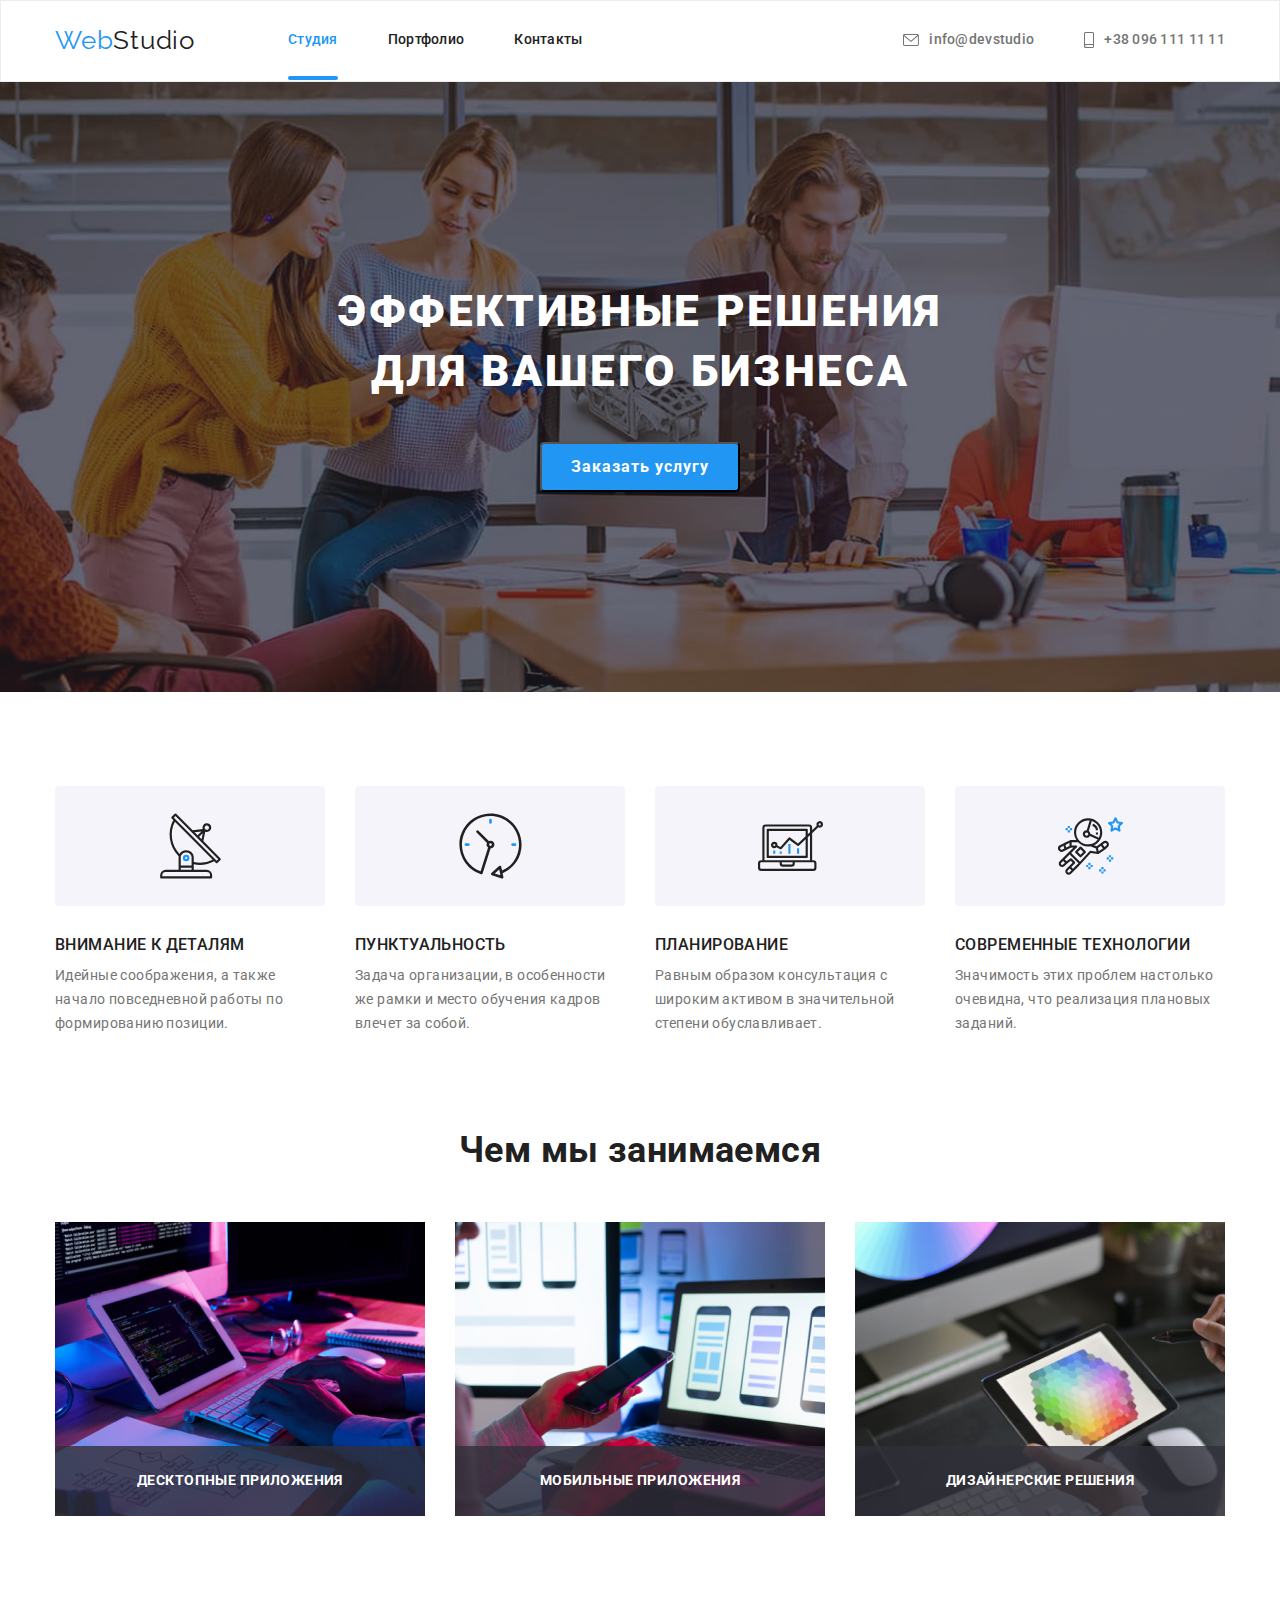
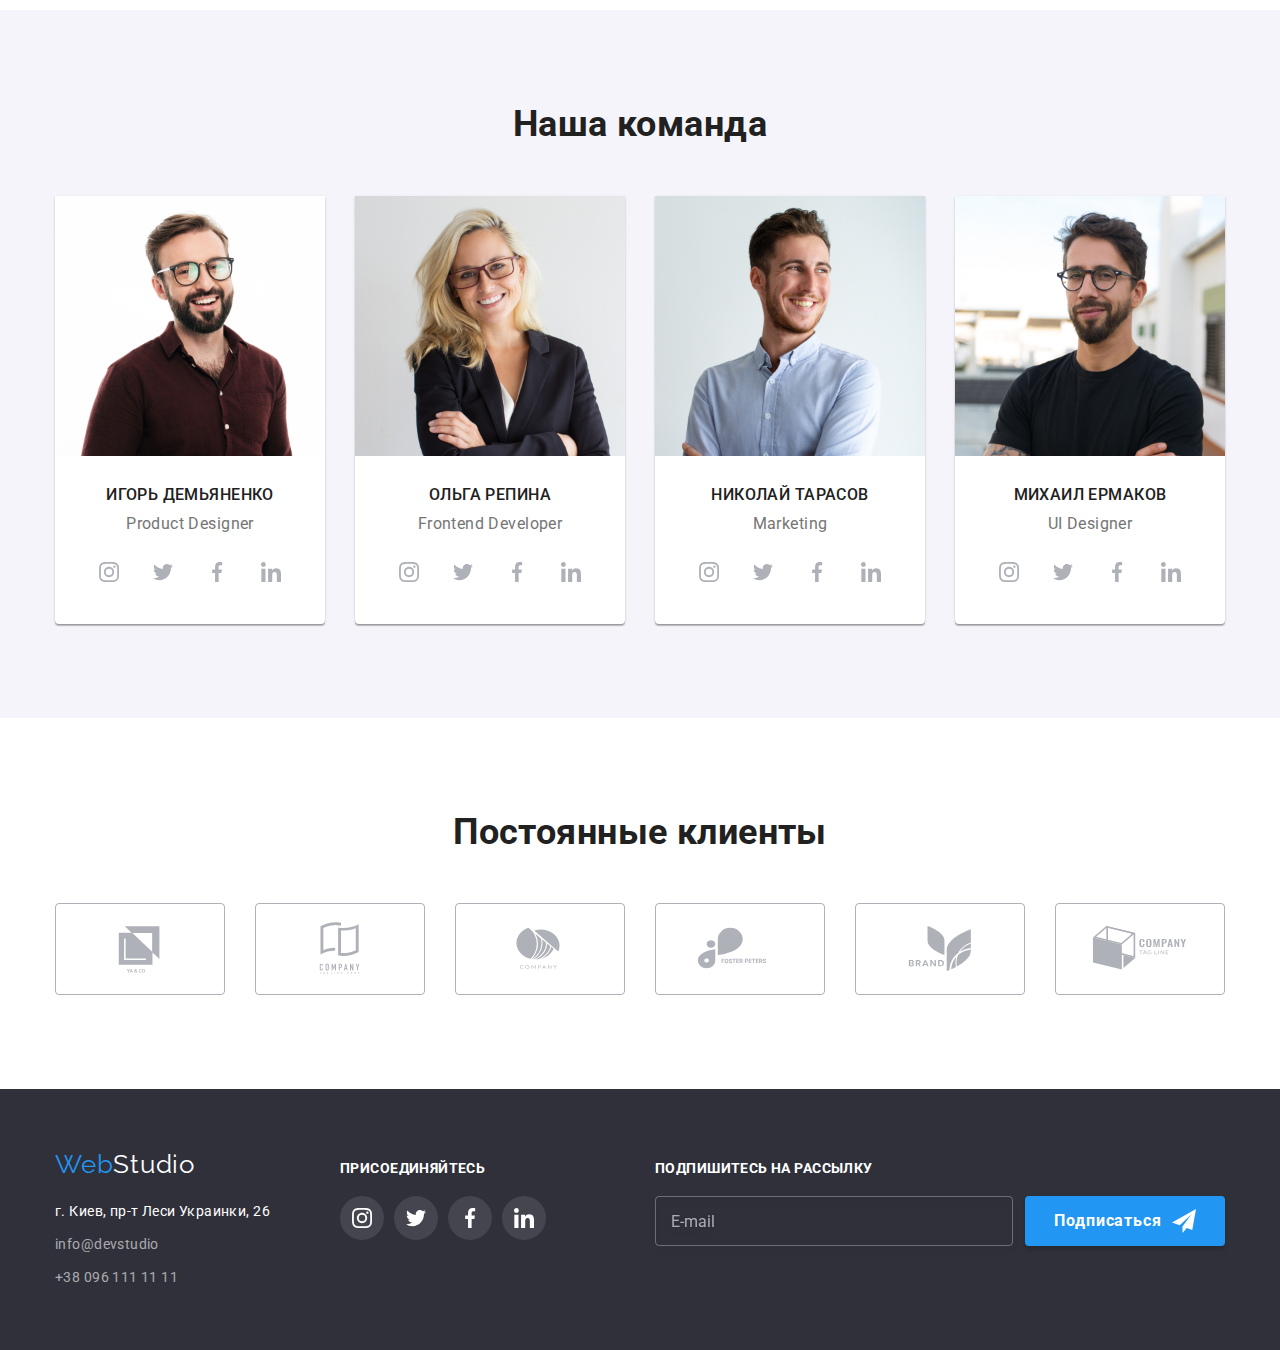
==== index.html @ 0eea39c2 "clon repositori 6" ====
<!DOCTYPE html>
<html lang="ru">

<head>
  <meta charset="UTF-8" />
  <meta http-equiv="X-UA-Compatible" content="IE=edge" />
  <meta name="viewport" content="width=device-width, initial-scale=1.0" />
  <link rel="preconnect" href="https://fonts.gstatic.com">
  <link href="https://fonts.googleapis.com/css2?family=Raleway:wght@700&family=Roboto:wght@400;500;700;900&display=swap"
    rel="stylesheet">
  <link rel="stylesheet" href="https://cdnjs.cloudflare.com/ajax/libs/modern-normalize/1.0.0/modern-normalize.css">
  <link rel="stylesheet" href="./css/styles.css">
  <title>Document</title>
</head>

<body>
  <header class="header">
    <div class="container">
      <a href="./index.html" class="link logo logo-marg"><span class="logo-header">Web</span>Studio</a>
      <nav class="text-nav">
        <ul class="menu list">
          <li class="menu-item"><a href="./index.html" class="link accent-pege link-line">Студия</a></li>
          <li class="menu-item"><a href="./portfolio.html" class="link">Портфолио</a></li>
          <li class="menu-item"><a href="" class="link">Контакты</a></li>
        </ul>
      </nav>

      <ul class="menu list contacts-marg">
        <li class="kontakt-marg">
          <a class="link text-nav contacts" href="mailto:info@devstudio">
            <svg class="address-icon" width="16" height="12">
              <use href="./imeges/icons.svg#icon-envelope"></use>
            </svg>info@devstudio</a></li>
        <li class="kontakt-marg"><a class="link text-nav contacts" href="tel:+380961111111">
            <svg class="address-icon" width="10" height="16">
              <use href="./imeges/icons.svg#icon-smartphone"></use>
            </svg>+38 096 111 11 11</a></li>
      </ul>
    </div>
  </header>

  <!--секцыя шапка-->
  <main>
    <section class="section-cap">
      <div class="container cap">
        <h1 class="main-title">Эффективные решения для вашего бизнеса</h1>
        <button class="btn" type="button" data-modal-open>Заказать услугу</button>
      </div>
      <div class="backdrop is-hidden" data-modal>
        <div class="modal">
          <button class="modal-close" data-modal-close><svg class="close-icon">
              <use href="./imeges/icons.svg#icon-vector"></use>
            </svg></button>
          <p class="modal-text">Оставьте свои данные, мы вам перезвоним</p>
          <form class="form-modal" action="#" method="POST" autocomplete="off">
            <label class="modal-label" for="name">Имя</label>
            <div class="modal-input-div">
              <input class="modal-input" type="text" pattern="[A-Za-zА-Яа-яЁё]" name="name" id="name">
              <svg class="modai-icon" width="12" height="12">
                <use href="./imeges/icons.svg#icon-name"></use>
              </svg>
            </div>
            <label class="modal-label" for="tel">Телефон</label>
            <div class="modal-input-div">
              <input class="modal-input" type="tel" pattern="[0-9]{5,10}" name="tel" id="tel">
              <svg class="modai-icon" width="13" height="13">
                <use href="./imeges/icons.svg#icon-tel"></use>
              </svg>
            </div>
            <label class="modal-label" for="email">Почта</label>
            <div class="modal-input-div">
              <input class="modal-input" type="email" name="email" id="email">
              <svg class="modai-icon" width="15" height="12">
                <use href="./imeges/icons.svg#icon-mail"></use>
              </svg>
            </div>
            <label class="modal-label" for="comment">Комментарий</label>
            <textarea class="modal-input modal-textarea" name="comment" id="comment"
              placeholder="Введите текст"></textarea>

            <label class="label-check">
              <input class="input-check" type="checkbox" name="checkbox-value" />
              <span class="check-box"></span>
              Соглашаюсь с рассылкой и принимаю
              <a class="checkbox-link" href="#">Условия договора</a>
            </label>
            <button class="btn modal-btn" type="submit">Отправить</button>
          </form>
        </div>
      </div>
    </section>

    <!--особености-->

    <section class="section">
      <div class="container">
        <h2 class="visually-hidden">характеристики</h2>
        <ul class="list card-set">
          <li class="item feature-item">
            <div class="feature-svg"><svg class="feature-icon-svg">
                <use href="./imeges/icons.svg#icon-antenna"></use>
              </svg></div>
            <h3 class="title-text">Внимание к деталям</h3>
            <p>
              Идейные соображения, а также начало повседневной работы по
              формированию позиции.
            </p>
          </li>
          <li class="item feature-item">
            <div class="feature-svg"><svg class="feature-icon-svg">
                <use href="./imeges/icons.svg#icon-clock"></use>
              </svg></div>
            <h3 class="title-text">Пунктуальность</h3>
            <p>
              Задача организации, в особенности же рамки и место обучения кадров
              влечет за собой.
            </p>
          </li>
          <li class="item feature-item">
            <div class="feature-svg"><svg class="feature-icon-svg">
                <use href="./imeges/icons.svg#icon-diagram"></use>
              </svg></div>
            <h3 class="title-text">Планирование</h3>
            <p>
              Равным образом консультация с широким активом в значительной
              степени обуславливает.
            </p>
          </li>
          <li class="item feature-item">
            <div class="feature-svg"><svg class="feature-icon-svg">
                <use href="./imeges/icons.svg#icon-astronaut"></use>
              </svg></div>
            <h3 class="title-text">Современные технологии</h3>
            <p>
              Значимость этих проблем настолько очевидна, что реализация
              плановых заданий.
            </p>
          </li>
        </ul>
      </div>
    </section>

    <!--чем мы занимаемся-->

    <section class="img-section">
      <div class="container">
        <h2 class="title-section">Чем мы занимаемся</h2>
        <ul class="list card-set">
          <li class="item work-item">
            <div class="parent">
              <img src="./imeges/box1.jpg" alt="box1" width="370" height="294" />
              <div class="box">
                <p class="text-label">десктопные приложения</p>
              </div>
            </div>
          </li>
          <li class="item work-item">
            <div class="parent">
              <img src="./imeges/box2.jpg" alt="box2" width="370" height="294" />
              <div class="box">
                <p class="text-label">мобильные приложения</p>
              </div>
            </div>
          </li>
          <li class="item work-item">
            <div class="parent">
              <img src="./imeges/box3.jpg" alt="box3" width="370" height="294" />
              <div class="box">
                <p class="text-label">дизайнерские решения</p>
              </div>
            </div>
          </li>
        </ul>
      </div>
    </section>

    <!--наша команда-->

    <section class="section team">
      <div class="container">
        <h2 class="title-section">Наша команда</h2>
        <ul class="list card-set">
          <li class="item team-item">
            <img src="./imeges/igor.jpg" alt="Игорь Демьяненко" width="270" height="260" />
            <div class="expert">
              <h3 class="title-text">Игорь Демьяненко</h3>
              <p lang="en" class="text-team-card">Product Designer</p>
              <ul class="list socials-icon">
                <li class="socials-icon-item">
                  <a href="" class="social-icon-link">
                    <svg class="socials-icon-svg">
                      <use href="./imeges/icons.svg#icon-instagram"></use>
                    </svg>
                  </a>
                </li>
                <li class="socials-icon-item">
                  <a href="" class="social-icon-link">
                    <svg class="socials-icon-svg">
                      <use href="./imeges/icons.svg#icon-twitter"></use>
                    </svg>
                  </a>
                </li>
                <li class="socials-icon-item">
                  <a href="" class="social-icon-link">
                    <svg class="socials-icon-svg">
                      <use href="./imeges/icons.svg#icon-facebook"></use>
                    </svg>
                  </a>
                </li>
                <li class="socials-icon-item">
                  <a href="" class="social-icon-link">
                    <svg class="socials-icon-svg">
                      <use href="./imeges/icons.svg#icon-linkedin"></use>
                    </svg>
                  </a>
                </li>
              </ul>
            </div>
          </li>
          <li class="item team-item">
            <img src="./imeges/olga.jpg" alt="Ольга Репина" width="270" height="260" />
            <div class="expert">
              <h3 class="title-text">Ольга Репина</h3>
              <p lang="en" class="text-team-card">Frontend Developer</p>
              <ul class="list socials-icon">
                <li class="socials-icon-item">
                  <a href="" class="social-icon-link">
                    <svg class="socials-icon-svg">
                      <use href="./imeges/icons.svg#icon-instagram"></use>
                    </svg>
                  </a>
                </li>
                <li class="socials-icon-item">
                  <a href="" class="social-icon-link">
                    <svg class="socials-icon-svg">
                      <use href="./imeges/icons.svg#icon-twitter"></use>
                    </svg>
                  </a>
                </li>
                <li class="socials-icon-item">
                  <a href="" class="social-icon-link">
                    <svg class="socials-icon-svg">
                      <use href="./imeges/icons.svg#icon-facebook"></use>
                    </svg>
                  </a>
                </li>
                <li class="socials-icon-item">
                  <a href="" class="social-icon-link">
                    <svg class="socials-icon-svg">
                      <use href="./imeges/icons.svg#icon-linkedin"></use>
                    </svg>
                  </a>
                </li>
              </ul>
            </div>
          </li>
          <li class="item team-item">
            <img src="./imeges/nikolay.jpg" alt="Николай Тарасов" width="270" height="260" />
            <div class="expert">
              <h3 class="title-text">Николай Тарасов</h3>
              <p lang="en" class="text-team-card">Marketing</p>
              <ul class="list socials-icon">
                <li class="socials-icon-item">
                  <a href="" class="social-icon-link" target="_blank" rel="noopener noreferrer">
                    <svg class="socials-icon-svg">
                      <use href="./imeges/icons.svg#icon-instagram"></use>
                    </svg>
                  </a>
                </li>
                <li class="socials-icon-item">
                  <a href="" class="social-icon-link" target="_blank" rel="noopener noreferrer">
                    <svg class="socials-icon-svg">
                      <use href="./imeges/icons.svg#icon-twitter"></use>
                    </svg>
                  </a>
                </li>
                <li class="socials-icon-item">
                  <a href="" class="social-icon-link" target="_blank" rel="noopener noreferrer">
                    <svg class="socials-icon-svg">
                      <use href="./imeges/icons.svg#icon-facebook"></use>
                    </svg>
                  </a>
                </li>
                <li class="socials-icon-item">
                  <a href="" class="social-icon-link" target="_blank" rel="noopener noreferrer">
                    <svg class="socials-icon-svg">
                      <use href="./imeges/icons.svg#icon-linkedin"></use>
                    </svg>
                  </a>
                </li>
              </ul>
            </div>
          </li>
          <li class="item team-item">
            <img src="./imeges/mihail.jpg" alt="Михаил Ермаков" width="270" height="260" />
            <div class="expert">
              <h3 class="title-text">Михаил Ермаков</h3>
              <p lang="en" class="text-team-card">UI Designer</p>
              <ul class="list socials-icon">
                <li class="socials-icon-item">
                  <a href="" class="social-icon-link">
                    <svg class="socials-icon-svg">
                      <use href="./imeges/icons.svg#icon-instagram"></use>
                    </svg>
                  </a>
                </li>
                <li class="socials-icon-item">
                  <a href="" class="social-icon-link">
                    <svg class="socials-icon-svg">
                      <use href="./imeges/icons.svg#icon-twitter"></use>
                    </svg>
                  </a>
                </li>
                <li class="socials-icon-item">
                  <a href="" class="social-icon-link">
                    <svg class="socials-icon-svg">
                      <use href="./imeges/icons.svg#icon-facebook"></use>
                    </svg>
                  </a>
                </li>
                <li class="socials-icon-item">
                  <a href="" class="social-icon-link">
                    <svg class="socials-icon-svg">
                      <use href="./imeges/icons.svg#icon-linkedin"></use>
                    </svg>
                  </a>
                </li>
              </ul>
            </div>
          </li>
        </ul>
      </div>
    </section>

    <!--Постоянные клиенты-->

    <section class="section">
      <div class="container">
        <h2 class="title-section">Постоянные клиенты</h2>

        <ul class="list socials-icon">
          <li class="client-icon-item">
            <a href="" class="client-icon-link">
              <svg class="client-icon-svg">
                <use href="./imeges/icons.svg#icon-logo"></use>
              </svg>
            </a>
          </li>
          <li class="client-icon-item">
            <a href="" class="client-icon-link">
              <svg class="client-icon-svg">
                <use href="./imeges/icons.svg#icon-logo1"></use>
              </svg>
            </a>
          </li>
          <li class="client-icon-item">
            <a href="" class="client-icon-link">
              <svg class="client-icon-svg">
                <use href="./imeges/icons.svg#icon-logo2"></use>
              </svg>
            </a>
          </li>
          <li class="client-icon-item">
            <a href="" class="client-icon-link">
              <svg class="client-icon-svg">
                <use href="./imeges/icons.svg#icon-logo3"></use>
              </svg>
            </a>
          </li>
          <li class="client-icon-item">
            <a href="" class="client-icon-link">
              <svg class="client-icon-svg">
                <use href="./imeges/icons.svg#icon-logo4"></use>
              </svg>
            </a>
          </li>
          <li class="client-icon-item">
            <a href="" class="client-icon-link">
              <svg class="client-icon-svg">
                <use href="./imeges/icons.svg#icon-logo5"></use>
              </svg>
            </a>
          </li>
        </ul>
      </div>
    </section>
  </main>

  <!--футер-->

  <footer class="footer-bg">
    <div class="container footer-position">
      <div class="contakt-foter">
        <a href="./index.html" class="link logo logo-mb"><span class="logo-header">Web</span><span
            class="Studio-cl">Studio</span></a>
        <address class="address contacts-addres">
          <ul class="list">
            <li class="mb-street"><a class="link adreds-cl" href="https://goo.gl/maps/qqkzdERcKgFT37uT7" target="_blank"
                rel="noopener noreferrer">г. Киев, пр-т Леси Украинки, 26</a></li>
            <li class="mb-street"><a class="link contacts-cl" href="mailto:info@devstudio">info@devstudio</a></li>
            <li><a class="link contacts-cl" href="tel:+380961111111">+38 096 111 11 11</a></li>
          </ul>
        </address>
      </div>
      <div class="contakt-foter">
        <h2 class="title-section title-footer">присоединяйтесь</h2>

        <ul class="list socials-icon">
          <li class="socials-icon-item">
            <a href="" class="social-icon-link link-svg-cl">
              <svg class="socials-icon-svg contakt-svg-cl">
                <use href="./imeges/icons.svg#icon-instagram"></use>
              </svg>
            </a>
          </li>
          <li class="socials-icon-item">
            <a href="" class="social-icon-link link-svg-cl">
              <svg class="socials-icon-svg contakt-svg-cl">
                <use href="./imeges/icons.svg#icon-twitter"></use>
              </svg>
            </a>
          </li>
          <li class="socials-icon-item">
            <a href="" class="social-icon-link link-svg-cl">
              <svg class="socials-icon-svg contakt-svg-cl">
                <use href="./imeges/icons.svg#icon-facebook"></use>
              </svg>
            </a>
          </li>
          <li class="socials-icon-item">
            <a href="" class="social-icon-link link-svg-cl">
              <svg class="socials-icon-svg contakt-svg-cl">
                <use href="./imeges/icons.svg#icon-linkedin"></use>
              </svg>
            </a>
          </li>
        </ul>
      </div>

      <form class="form-footer">
        <label class="title-section title-footer label-footer" for="mail">Подпишитесь на рассылку</label>
        <div class="mail-form">
          <input class="input-mail mg-form" type="text" name="mail" placeholder="E-mail" id="mail">
          <button class="btn mg-form">Подписаться<svg class="mail-svg">
              <use href="./imeges/icons.svg#icon-iconbutton"></use>
            </svg></button>
        </div>
      </form>
    </div>
  </footer>
  <script src="./js/modal.js"></script>
</body>

</html>
---- css/styles.css ----
:root {
    --mein-text-cl: #757575;
    --main-title-cl: #FFFFFF;
    --title-cl: #212121;
    --link-cl: #2196F3;

    --main-text-cl: 'Roboto', sans-serif;
    --title-text-cl: 'Raleway', sans-serif;

    --blak-bg: #2F303A;
    --gray-bg: #F5F4FA;
    --bg: #E5E5E5;
    --border: #EEEEEE;
    --icon-svg-cl: #AFB1B8;
}

html,
* {
    box-sizing: border-box;
}

*,
*::before,
*::after {
    box-sizing: inherit;
}



body {
    background-image: url(./imeges/fon.jpg);
    font-family: var(--main-text-cl);
    font-size: 14px;
    line-height: 1.71;
    letter-spacing: 0.03em;
    color: var(--mein-text-cl)
}

h1,
h2,
h3,
p {
    margin-top: 0;
}

p {
    margin-top: 0;
    margin-bottom: 0;
}

img {
    display: block;
    max-width: 100%;
    height: auto;
}

.container {
    width: 1200px;
    padding-left: 15px;
    padding-right: 15px;
    margin-left: auto;
    margin-right: auto;
}

.img-section {
    padding-bottom: 94px;
}

.parent {
    position: relative;
    max-width: 370px;
    height: 294px;
}

.box {
    display: flex;
    background: rgba(47, 48, 58, 0.8);
    width: 370px;
    height: 70px;
    position: absolute;
    bottom: 0;
    left: 0;
    align-items: center;
    justify-content: center;
}

.text-label {
    font-weight: bold;
    font-size: 14px;
    line-height: 1.14;
    text-align: center;
    text-transform: uppercase;
    color: var(--main-title-cl);
    margin-bottom: 0;
}

.section {
    padding-top: 94px;
    padding-bottom: 94px;
}

.header {
    border: 1px solid #ECECEC;
    padding-top: 24px;
    padding-bottom: 25px;
}

.header .container {
    display: flex;
    align-items: center;
}

.link {
    color: var(--title-cl);
    text-decoration: none;
    position: relative;
    transition: color 250ms cubic-bezier(0.4, 0, 0.2, 1);
}

.link-line::after {
    content: '';
    position: absolute;
    left: 0;
    bottom: -33px;

    width: 100%;
    height: 4px;
    border-radius: 2px;
    background-color: var(--link-cl);
}


.link:hover,
.link:focus {
    color: var(--link-cl);
}

.text-cl-portfolio {
    display: block;
    color: var(--mein-text-cl);
    text-decoration: none;
    transition: box-shadow 250ms cubic-bezier(0.4, 0, 0.2, 1);
}

.text-cl-portfolio:hover,
.text-cl-portfolio:focus {
    box-shadow: 0px 1px 1px rgba(0, 0, 0, 0.12),
        0px 4px 4px rgba(0, 0, 0, 0.06),
        1px 4px 6px rgba(0, 0, 0, 0.16);
}

.img-grup {
    font-size: 18px;
    line-height: 1.56;
    color: #FFFFFF;
    position: relative;
    overflow: hidden;
}

.img-grup::before {
    display: inline-block;
    content: '';
    position: absolute;
    top: 0;
    left: 0;
    width: 100%;
    height: 100%;
    background-color: rgba(33, 150, 243, 0.9);
    transform: translateY(294px);
    transition: transform 250ms cubic-bezier(0.4, 0, 0.2, 1);
}

.text-cl-portfolio:hover .img-grup::before,
.text-cl-portfolio:focus .img-grup::before {
    transform: translateY(0);
}

.text-overlay {
    position: absolute;
    display: flex;
    top: 0;
    left: 0;
    padding: 63px 24px;
    transform: translateY(294px);
    transition: transform 250ms cubic-bezier(0.4, 0, 0.2, 1);
}

.text-cl-portfolio:hover .text-overlay,
.text-cl-portfolio:focus .text-overlay {
    transform: translateY(0);
}

.logo {
    font-family: var(--title-text-cl);
    font-size: 26px;
    line-height: 1.19;
    letter-spacing: 0.03em;
}

.logo-marg {
    margin-right: 93px;
}

.address-icon {
    margin-right: 10px;
    fill: currentColor;
}

.visually-hidden {
    position: absolute;
    width: 1px;
    height: 1px;
    border: 0;
    margin: -1px;
    padding: 0;
    clip: rect(0 0 0 0);
    overflow: hidden;
}

.logo-header {
    color: var(--link-cl);
}

.list {
    margin: 0;
    padding-left: 0;
    list-style: none;
}

.menu {
    display: inline-flex;
}

.menu-item:not(:last-child) {
    margin-right: 50px;
}

.address {
    font-style: inherit;
}

.text-nav {
    font-weight: 500;
    font-size: 14px;
    line-height: 1.14;
    letter-spacing: 0.02em;
    color: var(--title-cl);
}

.accent-pege {
    color: var(--link-cl);
}

.contacts {
    display: flex;
    align-items: center;
    color: var(--mein-text-cl);
}

.contacts-marg {
    margin-left: auto;
}

.kontakt-marg:not(:last-child) {
    margin-right: 50px;
}

.section-cap {
    background-image: url(../imeges/fon.jpg);
    background-repeat: no-repeat;
    background-position: center;
    background-size: cover;
}

.cap {
    width: 100%;
    padding-top: 200px;
    padding-bottom: 200px;
    text-align: center;
    background-color: rgba(47, 48, 58, 0.4);
}

.main-title {
    font-weight: 900;
    font-size: 44px;
    line-height: 1.36;
    letter-spacing: 0.06em;
    text-transform: uppercase;
    color: var(--main-title-cl);
    max-width: 696px;
    margin-left: auto;
    margin-right: auto;
    margin-bottom: 40px;
}

.btn {
    min-width: 200px;
    min-height: 50px;
    font-weight: bold;
    font-size: 16px;
    line-height: 1.87;
    letter-spacing: 0.06em;
    color: var(--main-title-cl);
    background-color: var(--link-cl);
    box-shadow: 0px 4px 4px rgba(0, 0, 0, 0.15);
    border-radius: 4px;
}

/*модальне вікно*/

.backdrop {
    position: fixed;
    z-index: 1;
    top: 0;
    left: 0;
    width: 100%;
    height: 100%;
    background: rgba(0, 0, 0, 0.2);
    transition: opacity 250ms cubic-bezier(0.4, 0, 0.2, 1);
}

.backdrop.is-hidden {
    opacity: 0;
    pointer-events: none;
}

.backdrop.is-hidden .modal {
    transform: translate(-50%, -50%) scale(0.1);
}

.modal {
    padding: 40px 39px 40px 41px;
    position: absolute;
    top: 50%;
    left: 50%;
    min-height: 581px;
    min-width: 528px;
    border-radius: 4px;
    box-shadow: 0px 1px 3px rgba(0, 0, 0, 0.12),
        0px 1px 1px rgba(0, 0, 0, 0.14),
        0px 2px 1px rgba(0, 0, 0, 0.2);


    background-color: #fff;

    transform: translate(-50%, -50%) scale(1);

    transition: transform 250ms cubic-bezier(0.4, 0, 0.2, 1);
}

.modal-close {
    position: absolute;
    top: 8px;
    right: 8px;
    width: 30px;
    height: 30px;
    background: var(--main-title-cl);
    border: 1px solid rgba(0, 0, 0, 0.1);
    box-sizing: border-box;
    border-radius: 50%;
    cursor: pointer;
}

.close-icon {
    fill: #000;
    width: 11px;
    height: 11px;
}

.modal-close:hover .close-icon,
.modal-close:focus .close-icon {
    fill: var(--link-cl);
}

.modal-text {
    font-weight: bold;
    font-size: 20px;
    line-height: 1.15;
    text-align: center;
    letter-spacing: 0.03em;
    color: var(--title-cl);
    margin-bottom: 12px;
}

.form-modal {
    display: flex;
    flex-direction: column;
}

.modal-label {
    margin-bottom: 4px;
    font-size: 12px;
    line-height: 1.16;
    letter-spacing: 0.01em;
    color: var(--mein-text-cl);
}

.modal-input-div {
    position: relative;
    margin-bottom: 10px;
}

.modal-input {
    width: 100%;
    border: 1px solid rgba(33, 33, 33, 0.2);
    box-sizing: border-box;
    border-radius: 4px;
    padding: 12px 12px 12px 42px;
    outline: none;
    transition: border 250ms cubic-bezier(0.4, 0, 0.2, 1);
}

.modal-input:focus {
    border: 1px solid var(--link-cl);
}

.modal-input:focus+.modai-icon {
    fill: var(--link-cl);
}

.modai-icon {
    position: absolute;
    top: 50%;
    left: 15px;
    transform: translateY(-50%);
    transition: fill 250ms cubic-bezier(0.4, 0, 0.2, 1);
}

.modal-textarea {
    width: 100%;
    height: 120px;
    padding: 12px 16px;
    resize: none;
    margin-bottom: 20px;
}

.modal-textarea::placeholder {
    font-size: 14px;
    line-height: 1, 14;
    letter-spacing: 0.01em;
    color: rgba(117, 117, 117, 0.5);
}

.modal-btn {
    margin-right: auto;
    margin-left: auto;
    border: 0;
}

.label-check {
    display: flex;
    justify-content: center;
    align-items: center;
    margin-bottom: 30px;
    font-size: 14px;
    line-height: 1.71;
    color: var(--mein-text-cl);
}

.checkbox-link {
    margin-left: 4px;
    color: var(--link-cl);
}

.input-check {
    -webkit-appearance: none;
    -moz-appearance: none;
    appearance: none;
    position: absolute;
}

.input-check:checked+.check-box {
    background-color: var(--link-cl);
    background-image: url(../imeges/check.svg);
}

.input-check:checked:focus+.check-box {
    border: 2px solid var(--link-cl);
}

.input-check:focus+.check-box {
    border: 2px solid var(--link-cl);
}

.check-box {
    position: relative;
    display: inline-block;
    width: 16px;
    height: 15px;
    margin-right: 7px;
    background-color: var(--main-title-cl);
    border: 2px solid var(--title-cl);
    border-radius: 2px;
    transition: background-color 250ms cubic-bezier(0.4, 0, 0.2, 1),
        border 250ms cubic-bezier(0.4, 0, 0.2, 1),
        background-image 250ms cubic-bezier(0.4, 0, 0.2, 1);
}


.modal-submit-btn {
    margin-right: auto;
    margin-left: auto;
}

/*закінчення модального вікна*/
.team {
    background-color: var(--gray-bg);
}

.title-section {
    margin-bottom: 50px;
    font-weight: bold;
    font-size: 36px;
    line-height: 1.16;
    text-align: center;
    color: var(--title-cl);
}

.item {
    margin-left: 30px;
    margin-top: 30px;
}

.card-set {
    display: flex;
    flex-wrap: wrap;
    margin-left: -30px;
    margin-top: -30px;
}

.feature-item {
    flex-basis: calc((100% - 4 * 30px) / 4);
    text-align: left;
}

.feature-svg {
    width: 270px;
    height: 120px;
    display: flex;
    align-items: center;
    justify-content: center;
    border: 1px;
    background-color: var(--gray-bg);
    border-radius: 4px;
    margin-bottom: 30px;
}

.feature-icon-svg {
    width: 65px;
    height: 70px;
    fill: var(--title-cl);
    border-radius: 4px;
}

.work-item {
    flex-basis: calc((100% - 3 * 30px) / 3);
    background: url(creative-artist-web-design-with-working-colour-selection-graphic-tablet_35674-1119.jpg);
}

.portfolio-item {
    flex-basis: calc((100% - 3 * 30px) / 3);
    background: var(--main-title-cl);
    box-sizing: border-box;
}


.team-item {
    flex-basis: calc((100% - 4 * 30px) / 4);
    text-align: center;
    background-color: var(--main-title-cl);
    border-radius: 0px 0px 4px 4px;
    box-shadow: 0px 1px 3px rgba(0, 0, 0, 0.12),
        0px 1px 1px rgba(0, 0, 0, 0.14),
        0px 2px 1px rgba(0, 0, 0, 0.2);
}

.expert {
    padding-top: 30px;
    padding-bottom: 30px;
}

.title-text {
    font-weight: 500;
    font-size: 16px;
    line-height: 1.18;
    text-transform: uppercase;
    color: var(--title-cl);
    margin-bottom: 10px;
}

.text-team-card {
    font-size: 16px;
    line-height: 1.18;
    margin-bottom: 16px;
}

.socials-icon {
    display: inline-flex;

}

.socials-icon-item:not(:last-child) {
    margin-right: 10px;
}

.socials-icon-svg {
    width: 20px;
    height: 20px;
    fill: var(--icon-svg-cl);
    transition: fill 250ms cubic-bezier(0.4, 0, 0.2, 1);
}

.social-icon-link {
    display: flex;
    align-items: center;
    justify-content: center;
    width: 44px;
    height: 44px;
    border-radius: 50%;
    background-color: var(--main-title-cl);
    transition: background-color 250ms cubic-bezier(0.4, 0, 0.2, 1);
}

.social-icon-link:hover .socials-icon-svg,
.social-icon-link:focus .socials-icon-svg {
    fill: var(--main-title-cl);
}

.social-icon-link:hover,
.social-icon-link:focus {
    background-color: var(--link-cl);
}

.footer-bg {
    background-color: var(--blak-bg);
}

.footer-position {
    padding-top: 60px;
    padding-bottom: 60px;
    display: inline-flex;
    display: flex;
    align-items: baseline;
}

.link-svg-cl {
    background-color: rgba(255, 255, 255, 0.1);
}


.contakt-svg-cl {
    fill: var(--main-title-cl);
}

.title-footer {
    font-size: 14px;
    line-height: 16px;
    text-transform: uppercase;
    color: var(--main-title-cl);
    margin-bottom: 20px;
    text-align: left;
}


.contakt-foter:not(:last-child) {
    margin-right: 70px;
}



.Studio-cl {
    color: var(--main-title-cl)
}

.logo-mb {
    display: block;
    margin-bottom: 20px;
}

.adreds-cl {
    color: var(--main-title-cl);
}

.mb-street {
    margin-bottom: 9px;
}

.contacts-cl {
    color: rgba(255, 255, 255, 0.6);
}

.btn-filtr {
    font-weight: 500;
    font-size: 16px;
    line-height: 1.62;
    text-align: center;
    color: var(--title-cl);
    border: 1px solid var(--border);
    box-sizing: border-box;
    background: var(--gray-bg);
    border-radius: 4px;
}

.location-text {
    justify-content: center;
    width: 100%;
    margin-bottom: 50px;
}

.button {
    padding: 6px 22px;
    border: transparent;
    transition: background-color 250ms cubic-bezier(0.4, 0, 0.2, 1),
        color 250ms cubic-bezier(0.4, 0, 0.2, 1),
        box-shadow 250ms cubic-bezier(0.4, 0, 0.2, 1);
}

.button:hover,
.button:focus {
    color: var(--main-title-cl);
    cursor: pointer;
    background: var(--link-cl);
    box-shadow: 0px 3px 1px rgba(0, 0, 0, 0.1),
        0px 1px 2px rgba(0, 0, 0, 0.08),
        0px 2px 2px rgba(0, 0, 0, 0.12);
}

.section-filtr {
    margin-left: auto;
    margin-right: auto;
}

.btn-filtr:not(:last-child) {
    margin-right: 8px;
}

.container-filter {
    margin-left: auto;
    margin-right: auto;
    padding-left: auto;
    padding-right: auto;
}

.title-portfolio {
    font-weight: bold;
    font-size: 18px;
    line-height: 2;
    letter-spacing: 0.06em;
    color: var(--title-cl);
    margin-bottom: 4px;
}

.img-text {
    padding: 20px 24px;
    border: 1px solid #EEEEEE;
}

.text-portfolio {
    font-size: 16px;
    line-height: 1.87;
}

.client-icon-item:not(:last-child) {
    margin-right: 30px;
}

.client-icon-svg {
    width: 106px;
    height: 60px;
    fill: var(--icon-svg-cl);
    transition: fill 250ms cubic-bezier(0.4, 0, 0.2, 1);
}

.client-icon-link {
    display: flex;
    align-items: center;
    justify-content: center;
    width: 170px;
    height: 92px;
    border: 1px;
    background-color: var(--main-title-cl);
    border: 1px solid var(--icon-svg-cl);
    border-radius: 4px;
    transition: border 250ms cubic-bezier(0.4, 0, 0.2, 1);
}

.client-icon-link:hover .client-icon-svg,
.client-icon-link:focus .client-icon-svg {
    fill: var(--link-cl);
}

.client-icon-link:hover,
.client-icon-link:focus {
    border-color: var(--link-cl);
}

.mail-form {
    display: flex;
    align-items: center;
}

.form-footer {
    min-width: 570px;
    margin-left: auto;
}

.label-footer {
    display: block;
    margin-bottom: 20px;
}

.mg-form {
    display: flex;
    align-items: center;
    justify-content: center;
    border: 0;
}

.mg-form:not(:last-child) {
    margin-right: 12px;
}

.input-mail {
    width: 358px;
    height: 50px;
    border: 1px solid rgba(255, 255, 255, 0.3);
    box-sizing: border-box;
    filter: drop-shadow(0px 4px 4px rgba(0, 0, 0, 0.15));
    border-radius: 4px;
    background-color: transparent;
    outline: 0;

    font-size: 16px;
    line-height: 1.25px;
    color: rgba(255, 255, 255, 0.6);
    padding: 16px 15px;
}

.input-mail::placeholder {
    color: rgba(255, 255, 255, 0.6);
}

.mail-svg {
    width: 24px;
    height: 24px;
    margin-left: 10px;
    fill: var(--main-title-cl);
}
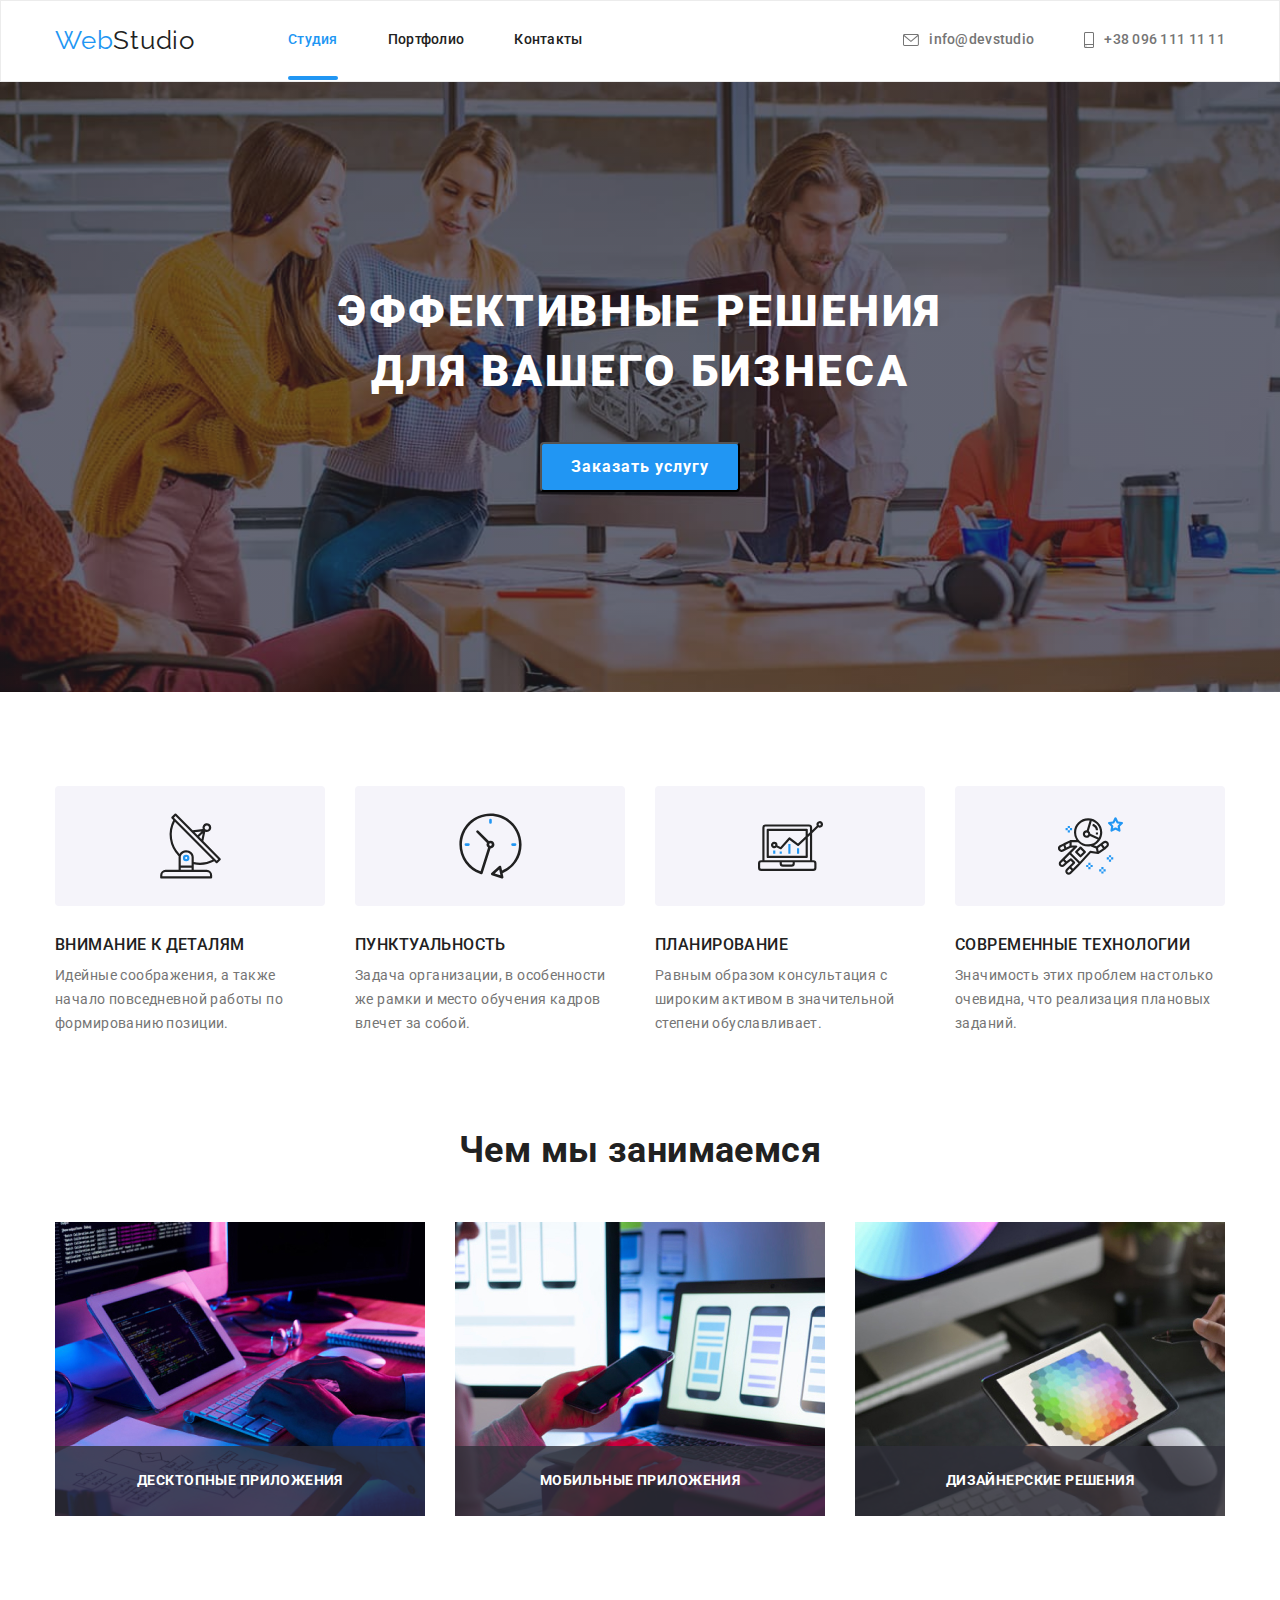
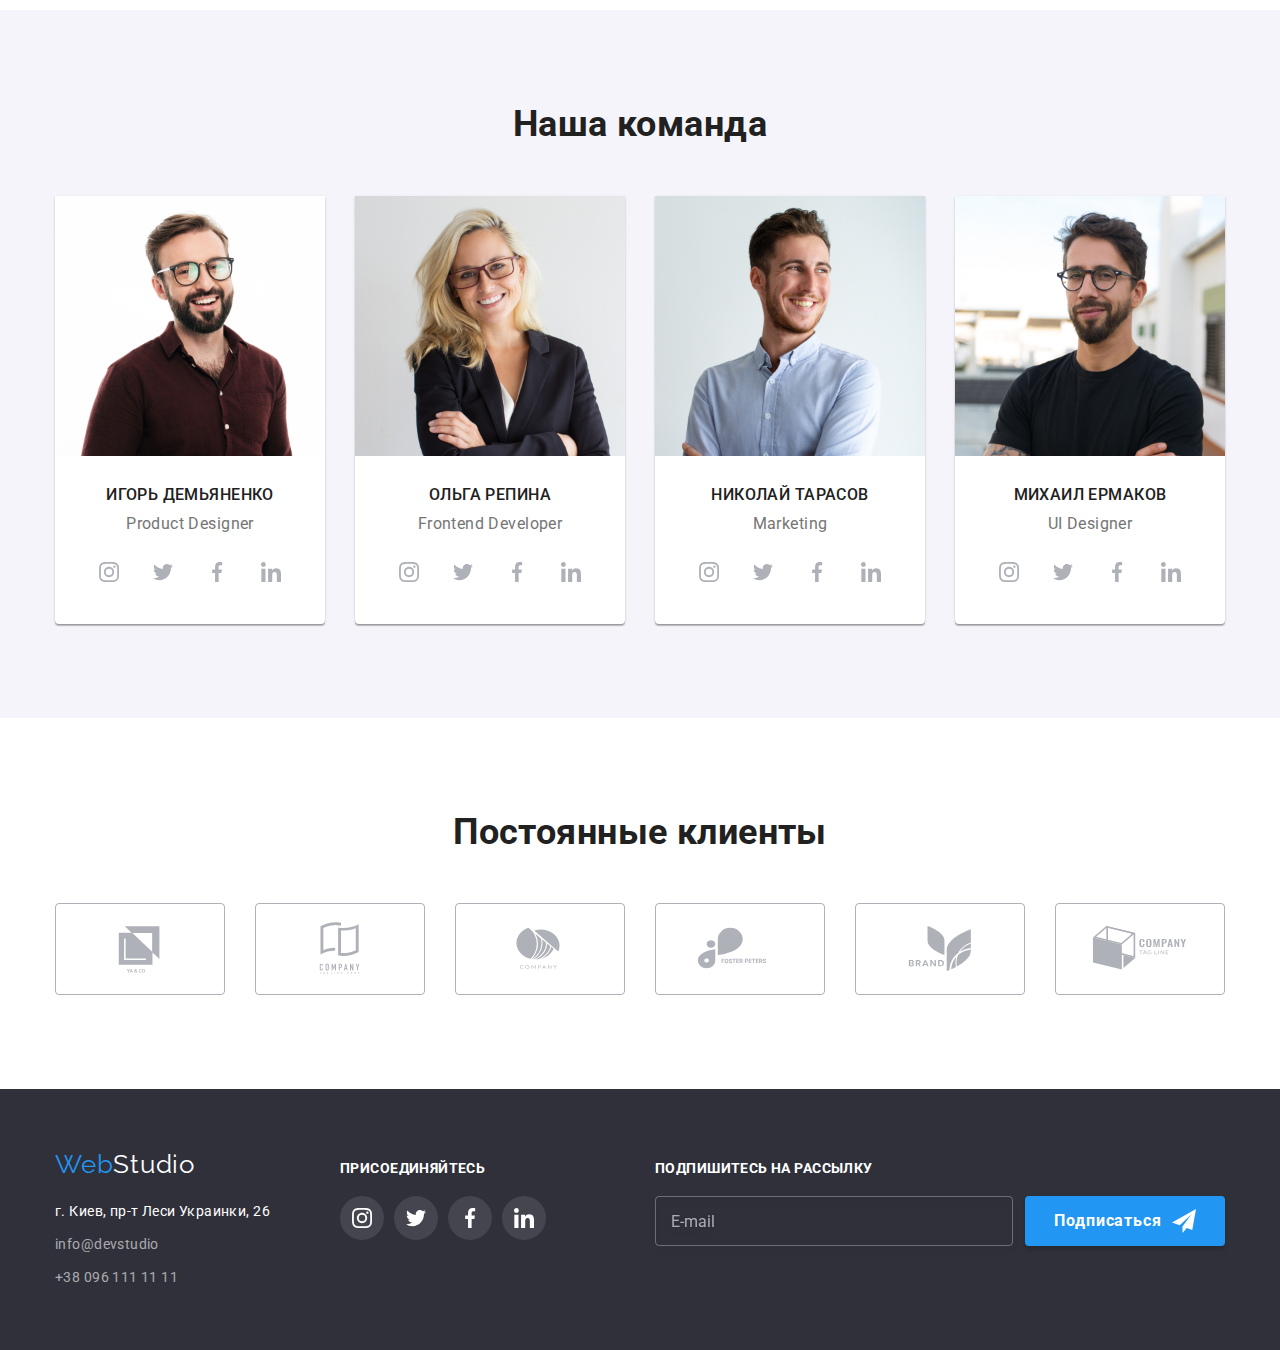
==== commit 0851325c: "виправлення" ====
--- a/index.html
+++ b/index.html
@@ -5,86 +5,97 @@
   <meta charset="UTF-8" />
   <meta http-equiv="X-UA-Compatible" content="IE=edge" />
   <meta name="viewport" content="width=device-width, initial-scale=1.0" />
-  <link rel="preconnect" href="https://fonts.gstatic.com">
+  <link rel="preconnect" href="https://fonts.gstatic.com" />
   <link href="https://fonts.googleapis.com/css2?family=Raleway:wght@700&family=Roboto:wght@400;500;700;900&display=swap"
-    rel="stylesheet">
-  <link rel="stylesheet" href="https://cdnjs.cloudflare.com/ajax/libs/modern-normalize/1.0.0/modern-normalize.css">
-  <link rel="stylesheet" href="./css/styles.css">
+    rel="stylesheet" />
+  <link rel="stylesheet" href="https://cdnjs.cloudflare.com/ajax/libs/modern-normalize/1.0.0/modern-normalize.css" />
+  <link rel="stylesheet" href="./css/main.css" />
   <title>Document</title>
 </head>
 
 <body>
   <header class="header">
     <div class="container">
-      <a href="./index.html" class="link logo logo-marg"><span class="logo-header">Web</span>Studio</a>
-      <nav class="text-nav">
-        <ul class="menu list">
-          <li class="menu-item"><a href="./index.html" class="link accent-pege link-line">Студия</a></li>
-          <li class="menu-item"><a href="./portfolio.html" class="link">Портфолио</a></li>
-          <li class="menu-item"><a href="" class="link">Контакты</a></li>
+      <a href="./index.html" class="link logo"><span class="logo__cl">Web</span>Studio</a>
+      <nav class="nav">
+        <ul class="nav__list">
+          <li class="nav__item">
+            <a href="./index.html" class="link nav__link-accent nav__link">Студия</a>
+          </li>
+          <li class="nav__item">
+            <a href="./portfolio.html" class="link">Портфолио</a>
+          </li>
+          <li class="nav__item"><a href="" class="link">Контакты</a></li>
         </ul>
       </nav>
 
-      <ul class="menu list contacts-marg">
-        <li class="kontakt-marg">
-          <a class="link text-nav contacts" href="mailto:info@devstudio">
-            <svg class="address-icon" width="16" height="12">
+      <ul class="contacts">
+        <li class="contacts__item">
+          <a class="link contacts__link" href="mailto:info@devstudio">
+            <svg class="contacts__icon" width="16" height="12">
               <use href="./imeges/icons.svg#icon-envelope"></use>
-            </svg>info@devstudio</a></li>
-        <li class="kontakt-marg"><a class="link text-nav contacts" href="tel:+380961111111">
-            <svg class="address-icon" width="10" height="16">
+            </svg>info@devstudio</a>
+        </li>
+        <li class="contacts__item">
+          <a class="link contacts__link" href="tel:+380961111111">
+            <svg class="contacts__icon" width="10" height="16">
               <use href="./imeges/icons.svg#icon-smartphone"></use>
-            </svg>+38 096 111 11 11</a></li>
+            </svg>+38 096 111 11 11</a>
+        </li>
       </ul>
     </div>
   </header>
 
   <!--секцыя шапка-->
   <main>
-    <section class="section-cap">
-      <div class="container cap">
-        <h1 class="main-title">Эффективные решения для вашего бизнеса</h1>
-        <button class="btn" type="button" data-modal-open>Заказать услугу</button>
+    <section class="hero">
+      <div class="container hero__container">
+        <h1 class="hero__title">Эффективные решения для вашего бизнеса</h1>
+        <button class="btn" type="button" data-modal-open>
+          Заказать услугу
+        </button>
       </div>
       <div class="backdrop is-hidden" data-modal>
         <div class="modal">
-          <button class="modal-close" data-modal-close><svg class="close-icon">
+          <button class="modal-close" data-modal-close>
+            <svg class="close-icon">
               <use href="./imeges/icons.svg#icon-vector"></use>
-            </svg></button>
-          <p class="modal-text">Оставьте свои данные, мы вам перезвоним</p>
+            </svg>
+          </button>
+          <p class="modal__text">Оставьте свои данные, мы вам перезвоним</p>
           <form class="form-modal" action="#" method="POST" autocomplete="off">
-            <label class="modal-label" for="name">Имя</label>
-            <div class="modal-input-div">
-              <input class="modal-input" type="text" pattern="[A-Za-zА-Яа-яЁё]" name="name" id="name">
-              <svg class="modai-icon" width="12" height="12">
+            <label class="form-modal__label" for="name">Имя</label>
+            <div class="form-modal__input-blok">
+              <input class="form-modal__input" type="text" pattern="[A-Za-zА-Яа-яЁё]" name="name" id="name" />
+              <svg class="form-modal__icon" width="12" height="12">
                 <use href="./imeges/icons.svg#icon-name"></use>
               </svg>
             </div>
-            <label class="modal-label" for="tel">Телефон</label>
-            <div class="modal-input-div">
-              <input class="modal-input" type="tel" pattern="[0-9]{5,10}" name="tel" id="tel">
-              <svg class="modai-icon" width="13" height="13">
+            <label class="form-modal__label" for="tel">Телефон</label>
+            <div class="form-modal__input-blok">
+              <input class="form-modal__input" type="tel" pattern="[0-9]{5,10}" name="tel" id="tel" />
+              <svg class="form-modal__icon" width="13" height="13">
                 <use href="./imeges/icons.svg#icon-tel"></use>
               </svg>
             </div>
-            <label class="modal-label" for="email">Почта</label>
-            <div class="modal-input-div">
-              <input class="modal-input" type="email" name="email" id="email">
-              <svg class="modai-icon" width="15" height="12">
+            <label class="form-modal__label" for="email">Почта</label>
+            <div class="form-modal__input-blok">
+              <input class="form-modal__input" type="email" name="email" id="email" />
+              <svg class="form-modal__icon" width="15" height="12">
                 <use href="./imeges/icons.svg#icon-mail"></use>
               </svg>
             </div>
-            <label class="modal-label" for="comment">Комментарий</label>
-            <textarea class="modal-input modal-textarea" name="comment" id="comment"
+            <label class="form-modal__label" for="comment">Комментарий</label>
+            <textarea class="form-modal__input form-modal__modal__textarea" name="comment" id="comment"
               placeholder="Введите текст"></textarea>
 
-            <label class="label-check">
-              <input class="input-check" type="checkbox" name="checkbox-value" />
-              <span class="check-box"></span>
+            <label class="form-modal__check">
+              <input class="form-modal__input-check" type="checkbox" name="checkbox-value" />
+              <span class="form-modal__check-box"></span>
               Соглашаюсь с рассылкой и принимаю
-              <a class="checkbox-link" href="#">Условия договора</a>
+              <a class="form-modal__checkbox-link" href="#">Условия договора</a>
             </label>
-            <button class="btn modal-btn" type="submit">Отправить</button>
+            <button class="btn modal__btn" type="submit">Отправить</button>
           </form>
         </div>
       </div>
@@ -92,44 +103,52 @@
 
     <!--особености-->
 
-    <section class="section">
+    <section class="feature">
       <div class="container">
         <h2 class="visually-hidden">характеристики</h2>
-        <ul class="list card-set">
-          <li class="item feature-item">
-            <div class="feature-svg"><svg class="feature-icon-svg">
+        <ul class="feature__list">
+          <li class="item feature__item">
+            <div class="feature__blok">
+              <svg class="feature__icon">
                 <use href="./imeges/icons.svg#icon-antenna"></use>
-              </svg></div>
+              </svg>
+            </div>
             <h3 class="title-text">Внимание к деталям</h3>
             <p>
               Идейные соображения, а также начало повседневной работы по
               формированию позиции.
             </p>
           </li>
-          <li class="item feature-item">
-            <div class="feature-svg"><svg class="feature-icon-svg">
+          <li class="item feature__item">
+            <div class="feature__blok">
+              <svg class="feature__icon">
                 <use href="./imeges/icons.svg#icon-clock"></use>
-              </svg></div>
+              </svg>
+            </div>
             <h3 class="title-text">Пунктуальность</h3>
             <p>
-              Задача организации, в особенности же рамки и место обучения кадров
-              влечет за собой.
+              Задача организации, в особенности же рамки и место обучения
+              кадров влечет за собой.
             </p>
           </li>
-          <li class="item feature-item">
-            <div class="feature-svg"><svg class="feature-icon-svg">
+          <li class="feature__item">
+            <div class="feature__blok">
+              <svg class="feature__icon">
                 <use href="./imeges/icons.svg#icon-diagram"></use>
-              </svg></div>
+              </svg>
+            </div>
             <h3 class="title-text">Планирование</h3>
             <p>
               Равным образом консультация с широким активом в значительной
               степени обуславливает.
             </p>
           </li>
-          <li class="item feature-item">
-            <div class="feature-svg"><svg class="feature-icon-svg">
+          <li class="feature__item">
+            <div class="feature__blok">
+              <svg class="feature__icon">
                 <use href="./imeges/icons.svg#icon-astronaut"></use>
-              </svg></div>
+              </svg>
+            </div>
             <h3 class="title-text">Современные технологии</h3>
             <p>
               Значимость этих проблем настолько очевидна, что реализация
@@ -142,31 +161,31 @@
 
     <!--чем мы занимаемся-->
 
-    <section class="img-section">
+    <section class="servis">
       <div class="container">
         <h2 class="title-section">Чем мы занимаемся</h2>
-        <ul class="list card-set">
-          <li class="item work-item">
-            <div class="parent">
+        <ul class="servis__list">
+          <li class="servis__item">
+            <div class="servis__blok">
               <img src="./imeges/box1.jpg" alt="box1" width="370" height="294" />
-              <div class="box">
-                <p class="text-label">десктопные приложения</p>
+              <div class="servis__box">
+                <p class="servis__icon">десктопные приложения</p>
               </div>
             </div>
           </li>
-          <li class="item work-item">
-            <div class="parent">
+          <li class="servis__item">
+            <div class="servis__blok">
               <img src="./imeges/box2.jpg" alt="box2" width="370" height="294" />
-              <div class="box">
-                <p class="text-label">мобильные приложения</p>
+              <div class="servis__box">
+                <p class="servis__icon">мобильные приложения</p>
               </div>
             </div>
           </li>
-          <li class="item work-item">
-            <div class="parent">
+          <li class="servis__item">
+            <div class="servis__blok">
               <img src="./imeges/box3.jpg" alt="box3" width="370" height="294" />
-              <div class="box">
-                <p class="text-label">дизайнерские решения</p>
+              <div class="servis__box">
+                <p class="servis__icon">дизайнерские решения</p>
               </div>
             </div>
           </li>
@@ -176,40 +195,40 @@
 
     <!--наша команда-->
 
-    <section class="section team">
+    <section class="team">
       <div class="container">
         <h2 class="title-section">Наша команда</h2>
-        <ul class="list card-set">
-          <li class="item team-item">
+        <ul class="team__list">
+          <li class="team__item">
             <img src="./imeges/igor.jpg" alt="Игорь Демьяненко" width="270" height="260" />
-            <div class="expert">
+            <div class="team__expert">
               <h3 class="title-text">Игорь Демьяненко</h3>
-              <p lang="en" class="text-team-card">Product Designer</p>
-              <ul class="list socials-icon">
-                <li class="socials-icon-item">
-                  <a href="" class="social-icon-link">
-                    <svg class="socials-icon-svg">
+              <p lang="en" class="team__text">Product Designer</p>
+              <ul class="socials-icon">
+                <li class="socials-icon__item">
+                  <a href="" class="socials-icon__link">
+                    <svg class="socials-icon__icon">
                       <use href="./imeges/icons.svg#icon-instagram"></use>
                     </svg>
                   </a>
                 </li>
-                <li class="socials-icon-item">
-                  <a href="" class="social-icon-link">
-                    <svg class="socials-icon-svg">
+                <li class="socials-icon__item">
+                  <a href="" class="socials-icon__link">
+                    <svg class="socials-icon__icon">
                       <use href="./imeges/icons.svg#icon-twitter"></use>
                     </svg>
                   </a>
                 </li>
-                <li class="socials-icon-item">
-                  <a href="" class="social-icon-link">
-                    <svg class="socials-icon-svg">
+                <li class="socials-icon__item">
+                  <a href="" class="socials-icon__link">
+                    <svg class="socials-icon__icon">
                       <use href="./imeges/icons.svg#icon-facebook"></use>
                     </svg>
                   </a>
                 </li>
-                <li class="socials-icon-item">
-                  <a href="" class="social-icon-link">
-                    <svg class="socials-icon-svg">
+                <li class="socials-icon__item">
+                  <a href="" class="socials-icon__link">
+                    <svg class="socials-icon__icon">
                       <use href="./imeges/icons.svg#icon-linkedin"></use>
                     </svg>
                   </a>
@@ -217,36 +236,36 @@
               </ul>
             </div>
           </li>
-          <li class="item team-item">
+          <li class="team__item">
             <img src="./imeges/olga.jpg" alt="Ольга Репина" width="270" height="260" />
-            <div class="expert">
+            <div class="team__expert">
               <h3 class="title-text">Ольга Репина</h3>
-              <p lang="en" class="text-team-card">Frontend Developer</p>
-              <ul class="list socials-icon">
-                <li class="socials-icon-item">
-                  <a href="" class="social-icon-link">
-                    <svg class="socials-icon-svg">
+              <p lang="en" class="team__text">Frontend Developer</p>
+              <ul class="socials-icon">
+                <li class="socials-icon__item">
+                  <a href="" class="socials-icon__link">
+                    <svg class="socials-icon__icon">
                       <use href="./imeges/icons.svg#icon-instagram"></use>
                     </svg>
                   </a>
                 </li>
-                <li class="socials-icon-item">
-                  <a href="" class="social-icon-link">
-                    <svg class="socials-icon-svg">
+                <li class="socials-icon__item">
+                  <a href="" class="socials-icon__link">
+                    <svg class="socials-icon__icon">
                       <use href="./imeges/icons.svg#icon-twitter"></use>
                     </svg>
                   </a>
                 </li>
-                <li class="socials-icon-item">
-                  <a href="" class="social-icon-link">
-                    <svg class="socials-icon-svg">
+                <li class="socials-icon__item">
+                  <a href="" class="socials-icon__link">
+                    <svg class="socials-icon__icon">
                       <use href="./imeges/icons.svg#icon-facebook"></use>
                     </svg>
                   </a>
                 </li>
-                <li class="socials-icon-item">
-                  <a href="" class="social-icon-link">
-                    <svg class="socials-icon-svg">
+                <li class="socials-icon__item">
+                  <a href="" class="socials-icon__link">
+                    <svg class="socials-icon__icon">
                       <use href="./imeges/icons.svg#icon-linkedin"></use>
                     </svg>
                   </a>
@@ -254,36 +273,36 @@
               </ul>
             </div>
           </li>
-          <li class="item team-item">
+          <li class="team__item">
             <img src="./imeges/nikolay.jpg" alt="Николай Тарасов" width="270" height="260" />
-            <div class="expert">
+            <div class="team__expert">
               <h3 class="title-text">Николай Тарасов</h3>
-              <p lang="en" class="text-team-card">Marketing</p>
-              <ul class="list socials-icon">
-                <li class="socials-icon-item">
-                  <a href="" class="social-icon-link" target="_blank" rel="noopener noreferrer">
-                    <svg class="socials-icon-svg">
+              <p lang="en" class="team__text">Marketing</p>
+              <ul class="socials-icon">
+                <li class="socials-icon__item">
+                  <a href="" class="socials-icon__link" target="_blank" rel="noopener noreferrer">
+                    <svg class="socials-icon__icon">
                       <use href="./imeges/icons.svg#icon-instagram"></use>
                     </svg>
                   </a>
                 </li>
-                <li class="socials-icon-item">
-                  <a href="" class="social-icon-link" target="_blank" rel="noopener noreferrer">
-                    <svg class="socials-icon-svg">
+                <li class="socials-icon__item">
+                  <a href="" class="socials-icon__link" target="_blank" rel="noopener noreferrer">
+                    <svg class="socials-icon__icon">
                       <use href="./imeges/icons.svg#icon-twitter"></use>
                     </svg>
                   </a>
                 </li>
-                <li class="socials-icon-item">
-                  <a href="" class="social-icon-link" target="_blank" rel="noopener noreferrer">
-                    <svg class="socials-icon-svg">
+                <li class="socials-icon__item">
+                  <a href="" class="socials-icon__link" target="_blank" rel="noopener noreferrer">
+                    <svg class="socials-icon__icon">
                       <use href="./imeges/icons.svg#icon-facebook"></use>
                     </svg>
                   </a>
                 </li>
-                <li class="socials-icon-item">
-                  <a href="" class="social-icon-link" target="_blank" rel="noopener noreferrer">
-                    <svg class="socials-icon-svg">
+                <li class="socials-icon__item">
+                  <a href="" class="socials-icon__link" target="_blank" rel="noopener noreferrer">
+                    <svg class="socials-icon__icon">
                       <use href="./imeges/icons.svg#icon-linkedin"></use>
                     </svg>
                   </a>
@@ -291,36 +310,36 @@
               </ul>
             </div>
           </li>
-          <li class="item team-item">
+          <li class="team__item">
             <img src="./imeges/mihail.jpg" alt="Михаил Ермаков" width="270" height="260" />
-            <div class="expert">
+            <div class="team__expert">
               <h3 class="title-text">Михаил Ермаков</h3>
-              <p lang="en" class="text-team-card">UI Designer</p>
-              <ul class="list socials-icon">
-                <li class="socials-icon-item">
-                  <a href="" class="social-icon-link">
-                    <svg class="socials-icon-svg">
+              <p lang="en" class="team__text">UI Designer</p>
+              <ul class="socials-icon">
+                <li class="socials-icon__item">
+                  <a href="" class="socials-icon__link">
+                    <svg class="socials-icon__icon">
                       <use href="./imeges/icons.svg#icon-instagram"></use>
                     </svg>
                   </a>
                 </li>
-                <li class="socials-icon-item">
-                  <a href="" class="social-icon-link">
-                    <svg class="socials-icon-svg">
+                <li class="socials-icon__item">
+                  <a href="" class="socials-icon__link">
+                    <svg class="socials-icon__icon">
                       <use href="./imeges/icons.svg#icon-twitter"></use>
                     </svg>
                   </a>
                 </li>
-                <li class="socials-icon-item">
-                  <a href="" class="social-icon-link">
-                    <svg class="socials-icon-svg">
+                <li class="socials-icon__item">
+                  <a href="" class="socials-icon__link">
+                    <svg class="socials-icon__icon">
                       <use href="./imeges/icons.svg#icon-facebook"></use>
                     </svg>
                   </a>
                 </li>
-                <li class="socials-icon-item">
-                  <a href="" class="social-icon-link">
-                    <svg class="socials-icon-svg">
+                <li class="socials-icon__item">
+                  <a href="" class="socials-icon__link">
+                    <svg class="socials-icon__icon">
                       <use href="./imeges/icons.svg#icon-linkedin"></use>
                     </svg>
                   </a>
@@ -334,49 +353,49 @@
 
     <!--Постоянные клиенты-->
 
-    <section class="section">
+    <section class="client">
       <div class="container">
         <h2 class="title-section">Постоянные клиенты</h2>
 
-        <ul class="list socials-icon">
-          <li class="client-icon-item">
-            <a href="" class="client-icon-link">
-              <svg class="client-icon-svg">
+        <ul class="client__list">
+          <li class="client__item">
+            <a href="" class="client__link">
+              <svg class="client__icon">
                 <use href="./imeges/icons.svg#icon-logo"></use>
               </svg>
             </a>
           </li>
-          <li class="client-icon-item">
-            <a href="" class="client-icon-link">
-              <svg class="client-icon-svg">
+          <li class="client__item">
+            <a href="" class="client__link">
+              <svg class="client__icon">
                 <use href="./imeges/icons.svg#icon-logo1"></use>
               </svg>
             </a>
           </li>
-          <li class="client-icon-item">
-            <a href="" class="client-icon-link">
-              <svg class="client-icon-svg">
+          <li class="client__item">
+            <a href="" class="client__link">
+              <svg class="client__icon">
                 <use href="./imeges/icons.svg#icon-logo2"></use>
               </svg>
             </a>
           </li>
-          <li class="client-icon-item">
-            <a href="" class="client-icon-link">
-              <svg class="client-icon-svg">
+          <li class="client__item">
+            <a href="" class="client__link">
+              <svg class="client__icon">
                 <use href="./imeges/icons.svg#icon-logo3"></use>
               </svg>
             </a>
           </li>
-          <li class="client-icon-item">
-            <a href="" class="client-icon-link">
-              <svg class="client-icon-svg">
+          <li class="client__item">
+            <a href="" class="client__link">
+              <svg class="client__icon">
                 <use href="./imeges/icons.svg#icon-logo4"></use>
               </svg>
             </a>
           </li>
-          <li class="client-icon-item">
-            <a href="" class="client-icon-link">
-              <svg class="client-icon-svg">
+          <li class="client__item">
+            <a href="" class="client__link">
+              <svg class="client__icon">
                 <use href="./imeges/icons.svg#icon-logo5"></use>
               </svg>
             </a>
@@ -388,48 +407,54 @@
 
   <!--футер-->
 
-  <footer class="footer-bg">
-    <div class="container footer-position">
-      <div class="contakt-foter">
-        <a href="./index.html" class="link logo logo-mb"><span class="logo-header">Web</span><span
-            class="Studio-cl">Studio</span></a>
-        <address class="address contacts-addres">
-          <ul class="list">
-            <li class="mb-street"><a class="link adreds-cl" href="https://goo.gl/maps/qqkzdERcKgFT37uT7" target="_blank"
-                rel="noopener noreferrer">г. Киев, пр-т Леси Украинки, 26</a></li>
-            <li class="mb-street"><a class="link contacts-cl" href="mailto:info@devstudio">info@devstudio</a></li>
-            <li><a class="link contacts-cl" href="tel:+380961111111">+38 096 111 11 11</a></li>
+  <footer class="footer">
+    <div class="container footer__position">
+      <div class="footer__contacts">
+        <a href="./index.html" class="link logo footer__logo"><span class="logo__cl">Web</span><span
+            class="footer__studio">Studio</span></a>
+        <address class="address">
+          <ul class="address__list">
+            <li class="address__item">
+              <a class="link address__link" href="https://goo.gl/maps/qqkzdERcKgFT37uT7" target="_blank"
+                rel="noopener noreferrer">г. Киев, пр-т Леси Украинки, 26</a>
+            </li>
+            <li class="address__item">
+              <a class="link address__contacts" href="mailto:info@devstudio">info@devstudio</a>
+            </li>
+            <li>
+              <a class="link address__contacts" href="tel:+380961111111">+38 096 111 11 11</a>
+            </li>
           </ul>
         </address>
       </div>
-      <div class="contakt-foter">
-        <h2 class="title-section title-footer">присоединяйтесь</h2>
-
-        <ul class="list socials-icon">
-          <li class="socials-icon-item">
-            <a href="" class="social-icon-link link-svg-cl">
-              <svg class="socials-icon-svg contakt-svg-cl">
+      <div class="footer__contacts">
+        <h2 class="title-section footer__title">присоединяйтесь</h2>
+
+        <ul class="socials-icon">
+          <li class="socials-icon__item">
+            <a href="" class="socials-icon__link footer__link">
+              <svg class="socials-icon__icon footer__icon">
                 <use href="./imeges/icons.svg#icon-instagram"></use>
               </svg>
             </a>
           </li>
-          <li class="socials-icon-item">
-            <a href="" class="social-icon-link link-svg-cl">
-              <svg class="socials-icon-svg contakt-svg-cl">
+          <li class="socials-icon__item">
+            <a href="" class="socials-icon__link footer__link">
+              <svg class="socials-icon__icon footer__icon">
                 <use href="./imeges/icons.svg#icon-twitter"></use>
               </svg>
             </a>
           </li>
-          <li class="socials-icon-item">
-            <a href="" class="social-icon-link link-svg-cl">
-              <svg class="socials-icon-svg contakt-svg-cl">
+          <li class="socials-icon__item">
+            <a href="" class="socials-icon__link footer__link">
+              <svg class="socials-icon__icon footer__icon">
                 <use href="./imeges/icons.svg#icon-facebook"></use>
               </svg>
             </a>
           </li>
-          <li class="socials-icon-item">
-            <a href="" class="social-icon-link link-svg-cl">
-              <svg class="socials-icon-svg contakt-svg-cl">
+          <li class="socials-icon__item">
+            <a href="" class="socials-icon__link footer__link">
+              <svg class="socials-icon__icon footer__icon">
                 <use href="./imeges/icons.svg#icon-linkedin"></use>
               </svg>
             </a>
@@ -437,13 +462,15 @@
         </ul>
       </div>
 
-      <form class="form-footer">
-        <label class="title-section title-footer label-footer" for="mail">Подпишитесь на рассылку</label>
-        <div class="mail-form">
-          <input class="input-mail mg-form" type="text" name="mail" placeholder="E-mail" id="mail">
-          <button class="btn mg-form">Подписаться<svg class="mail-svg">
+      <form class="footer__form">
+        <label class="title-section footer__title footer__label" for="mail">Подпишитесь на рассылку</label>
+        <div class="footer__mail-form">
+          <input class="footer__input footer__mg-form" type="text" name="mail" placeholder="E-mail" id="mail" />
+          <button class="btn footer__mg-form">
+            Подписаться<svg class="btn__icon">
               <use href="./imeges/icons.svg#icon-iconbutton"></use>
-            </svg></button>
+            </svg>
+          </button>
         </div>
       </form>
     </div>
--- a/css/main.css
+++ b/css/main.css
@@ -0,0 +1,853 @@
+:root {
+  --mein-text-cl: #757575;
+  --main-title-cl: #FFFFFF;
+  --title-cl: #212121;
+  --link-cl: #2196F3;
+  --main-text-cl: 'Roboto', sans-serif;
+  --title-text-cl: 'Raleway', sans-serif;
+  --blak-bg: #2F303A;
+  --gray-bg: #F5F4FA;
+  --bg: #E5E5E5;
+  --border: #EEEEEE;
+  --icon-svg-cl: #AFB1B8;
+}
+
+html,
+* {
+  box-sizing: border-box;
+}
+
+*,
+*::before,
+*::after {
+  box-sizing: inherit;
+}
+
+body {
+  background-image: url(./imeges/fon.jpg);
+  font-family: var(--main-text-cl);
+  font-size: 14px;
+  line-height: 1.71;
+  letter-spacing: 0.03em;
+  color: var(--mein-text-cl);
+}
+
+h1,
+h2,
+h3,
+p {
+  margin-top: 0;
+}
+
+p {
+  margin-top: 0;
+  margin-bottom: 0;
+}
+
+img {
+  display: block;
+  max-width: 100%;
+  height: auto;
+}
+
+ul {
+  margin: 0;
+  padding-left: 0;
+  list-style: none;
+}
+
+.link {
+  color: var(--title-cl);
+  text-decoration: none;
+  position: relative;
+  transition: color 250ms cubic-bezier(0.4, 0, 0.2, 1);
+}
+
+.link:hover,
+.link:focus {
+  color: var(--link-cl);
+}
+
+.item {
+  margin-left: 30px;
+  margin-top: 30px;
+}
+
+.container {
+  width: 1200px;
+  padding-left: 15px;
+  padding-right: 15px;
+  margin-left: auto;
+  margin-right: auto;
+}
+
+.visually-hidden {
+  position: absolute;
+  width: 1px;
+  height: 1px;
+  border: 0;
+  margin: -1px;
+  padding: 0;
+  clip: rect(0 0 0 0);
+  overflow: hidden;
+}
+
+.title-section {
+  margin-bottom: 50px;
+  font-weight: bold;
+  font-size: 36px;
+  line-height: 1.16;
+  text-align: center;
+  color: var(--title-cl);
+}
+
+.socials-icon {
+  display: inline-flex;
+}
+
+.socials-icon__item:not(:last-child) {
+  margin-right: 10px;
+}
+
+.socials-icon__icon {
+  width: 20px;
+  height: 20px;
+  fill: var(--icon-svg-cl);
+  transition: fill 250ms cubic-bezier(0.4, 0, 0.2, 1);
+}
+
+.socials-icon__link {
+  display: flex;
+  align-items: center;
+  justify-content: center;
+  width: 44px;
+  height: 44px;
+  border-radius: 50%;
+  background-color: var(--main-title-cl);
+  transition: background-color 250ms cubic-bezier(0.4, 0, 0.2, 1);
+}
+
+.socials-icon__link:hover .socials-icon__icon,
+.socials-icon__link:focus .socials-icon__icon {
+  fill: var(--main-title-cl);
+}
+
+.socials-icon__link:hover, .socials-icon__link:focus {
+  background-color: var(--link-cl);
+}
+
+.servis {
+  padding-bottom: 94px;
+}
+
+.servis__list {
+  display: flex;
+  flex-wrap: wrap;
+  margin-left: -30px;
+  margin-top: -30px;
+}
+
+.servis__item {
+  margin-left: 30px;
+  margin-top: 30px;
+  flex-basis: calc((100% - 3 * 30px) / 3);
+  background: url(creative-artist-web-design-with-working-colour-selection-graphic-tablet_35674-1119.jpg);
+}
+
+.servis__blok {
+  position: relative;
+  max-width: 370px;
+  height: 294px;
+}
+
+.servis__box {
+  display: flex;
+  background: rgba(47, 48, 58, 0.8);
+  width: 370px;
+  height: 70px;
+  position: absolute;
+  bottom: 0;
+  left: 0;
+  align-items: center;
+  justify-content: center;
+}
+
+.servis__icon {
+  font-weight: bold;
+  font-size: 14px;
+  line-height: 1.14;
+  text-align: center;
+  text-transform: uppercase;
+  color: var(--main-title-cl);
+  margin-bottom: 0;
+}
+
+.feature {
+  padding-top: 94px;
+  padding-bottom: 94px;
+}
+
+.feature__list {
+  display: flex;
+  flex-wrap: wrap;
+  margin-left: -30px;
+  margin-top: -30px;
+}
+
+.feature__item {
+  margin-left: 30px;
+  margin-top: 30px;
+  flex-basis: calc((100% - 4 * 30px) / 4);
+  text-align: left;
+}
+
+.feature__blok {
+  width: 270px;
+  height: 120px;
+  display: flex;
+  align-items: center;
+  justify-content: center;
+  border: 1px;
+  background-color: var(--gray-bg);
+  border-radius: 4px;
+  margin-bottom: 30px;
+}
+
+.feature__icon {
+  width: 65px;
+  height: 70px;
+  fill: var(--title-cl);
+  border-radius: 4px;
+}
+
+.portfolio {
+  padding-top: 94px;
+  padding-bottom: 94px;
+}
+
+.portfolio__list {
+  justify-content: center;
+  width: 100%;
+  margin-bottom: 50px;
+  display: inline-flex;
+}
+
+.portfolio__item {
+  margin-left: 30px;
+  margin-top: 30px;
+  flex-basis: calc((100% - 3 * 30px) / 3);
+  background: var(--main-title-cl);
+  box-sizing: border-box;
+}
+
+.portfolio__card-set {
+  display: flex;
+  flex-wrap: wrap;
+  margin-left: -30px;
+  margin-top: -30px;
+}
+
+.portfolio__link {
+  display: block;
+  color: var(--mein-text-cl);
+  text-decoration: none;
+  transition: box-shadow 250ms cubic-bezier(0.4, 0, 0.2, 1);
+}
+
+.portfolio__link:hover, .portfolio__link:focus {
+  box-shadow: 0px 1px 1px rgba(0, 0, 0, 0.12), 0px 4px 4px rgba(0, 0, 0, 0.06), 1px 4px 6px rgba(0, 0, 0, 0.16);
+}
+
+.portfolio__icon {
+  font-size: 18px;
+  line-height: 1.56;
+  color: #FFFFFF;
+  position: relative;
+  overflow: hidden;
+}
+
+.portfolio__icon::before {
+  display: inline-block;
+  content: '';
+  position: absolute;
+  top: 0;
+  left: 0;
+  width: 100%;
+  height: 100%;
+  background-color: rgba(33, 150, 243, 0.9);
+  transform: translateY(294px);
+  transition: transform 250ms cubic-bezier(0.4, 0, 0.2, 1);
+}
+
+.portfolio__link:hover .portfolio__icon::before,
+.portfolio__link:focus .portfolio__icon::before {
+  transform: translateY(0);
+}
+
+.portfolio__overlov {
+  position: absolute;
+  display: flex;
+  top: 0;
+  left: 0;
+  padding: 63px 24px;
+  transform: translateY(294px);
+  transition: transform 250ms cubic-bezier(0.4, 0, 0.2, 1);
+}
+
+.portfolio__link:hover .portfolio__overlov,
+.portfolio__link:focus .portfolio__overlov {
+  transform: translateY(0);
+}
+
+.portfolio__title {
+  font-weight: bold;
+  font-size: 18px;
+  line-height: 2;
+  letter-spacing: 0.06em;
+  color: var(--title-cl);
+  margin-bottom: 4px;
+}
+
+.portfolio__blok {
+  padding: 20px 24px;
+  border: 1px solid #EEEEEE;
+}
+
+.portfolio__text {
+  font-size: 16px;
+  line-height: 1.87;
+}
+
+.hero {
+  background-image: linear-gradient(to right, rgba(47, 48, 58, 0.4), rgba(47, 48, 58, 0.4)), url(../imeges/fon.jpg);
+  background-repeat: no-repeat;
+  background-position: center;
+  background-size: cover;
+  padding-top: 200px;
+  padding-bottom: 200px;
+  text-align: center;
+}
+
+.hero__container {
+  width: 100%;
+}
+
+.hero__title {
+  font-weight: 900;
+  font-size: 44px;
+  line-height: 1.36;
+  letter-spacing: 0.06em;
+  text-transform: uppercase;
+  color: var(--main-title-cl);
+  max-width: 696px;
+  margin-left: auto;
+  margin-right: auto;
+  margin-bottom: 40px;
+}
+
+.backdrop {
+  position: fixed;
+  z-index: 1;
+  top: 0;
+  left: 0;
+  width: 100%;
+  height: 100%;
+  background: rgba(0, 0, 0, 0.2);
+  transition: opacity 250ms cubic-bezier(0.4, 0, 0.2, 1);
+}
+
+.backdrop.is-hidden {
+  opacity: 0;
+  pointer-events: none;
+}
+
+.backdrop.is-hidden .modal {
+  transform: translate(-50%, -50%) scale(0.1);
+}
+
+.modal {
+  padding: 40px 39px 40px 41px;
+  position: absolute;
+  top: 50%;
+  left: 50%;
+  min-height: 581px;
+  min-width: 528px;
+  border-radius: 4px;
+  box-shadow: 0px 1px 3px rgba(0, 0, 0, 0.12), 0px 1px 1px rgba(0, 0, 0, 0.14), 0px 2px 1px rgba(0, 0, 0, 0.2);
+  background-color: #fff;
+  transform: translate(-50%, -50%) scale(1);
+  transition: transform 250ms cubic-bezier(0.4, 0, 0.2, 1);
+}
+
+.modal-close {
+  position: absolute;
+  top: 8px;
+  right: 8px;
+  width: 30px;
+  height: 30px;
+  background: var(--main-title-cl);
+  border: 1px solid rgba(0, 0, 0, 0.1);
+  box-sizing: border-box;
+  border-radius: 50%;
+  cursor: pointer;
+}
+
+.close-icon {
+  fill: #000;
+  width: 11px;
+  height: 11px;
+}
+
+.modal-close:hover .close-icon,
+.modal-close:focus .close-icon {
+  fill: var(--link-cl);
+}
+
+.modal__text {
+  font-weight: bold;
+  font-size: 20px;
+  line-height: 1.15;
+  text-align: center;
+  letter-spacing: 0.03em;
+  color: var(--title-cl);
+  margin-bottom: 12px;
+}
+
+.modal__btn {
+  margin-right: auto;
+  margin-left: auto;
+  border: 0;
+}
+
+.modal-submit-btn {
+  margin-right: auto;
+  margin-left: auto;
+}
+
+.form-modal {
+  display: flex;
+  flex-direction: column;
+}
+
+.form-modal__label {
+  margin-bottom: 4px;
+  font-size: 12px;
+  line-height: 1.16;
+  letter-spacing: 0.01em;
+  color: var(--mein-text-cl);
+}
+
+.form-modal__input-blok {
+  position: relative;
+  margin-bottom: 10px;
+}
+
+.form-modal__input {
+  width: 100%;
+  border: 1px solid rgba(33, 33, 33, 0.2);
+  box-sizing: border-box;
+  border-radius: 4px;
+  padding: 12px 12px 12px 42px;
+  outline: none;
+  transition: border 250ms cubic-bezier(0.4, 0, 0.2, 1);
+}
+
+.form-modal__input:focus {
+  border: 1px solid var(--link-cl);
+}
+
+.form-modal__input:focus + .form-modal__icon {
+  fill: var(--link-cl);
+}
+
+.form-modal__icon {
+  position: absolute;
+  top: 50%;
+  left: 15px;
+  transform: translateY(-50%);
+  transition: fill 250ms cubic-bezier(0.4, 0, 0.2, 1);
+}
+
+.form-modal__modal__textarea {
+  width: 100%;
+  height: 120px;
+  padding: 12px 16px;
+  resize: none;
+  margin-bottom: 20px;
+}
+
+.form-modal__modal__textarea::placeholder {
+  font-size: 14px;
+  line-height: 1, 14;
+  letter-spacing: 0.01em;
+  color: rgba(117, 117, 117, 0.5);
+}
+
+.form-modal__check {
+  display: flex;
+  justify-content: center;
+  align-items: center;
+  margin-bottom: 30px;
+  font-size: 14px;
+  line-height: 1.71;
+  color: var(--mein-text-cl);
+}
+
+.form-modal__checkbox-link {
+  margin-left: 4px;
+  color: var(--link-cl);
+}
+
+.form-modal__input-check {
+  -webkit-appearance: none;
+  -moz-appearance: none;
+  appearance: none;
+  position: absolute;
+}
+
+.form-modal__input-check:checked + .form-modal__check-box {
+  background-color: var(--link-cl);
+  background-image: url(../imeges/check.svg);
+}
+
+.form-modal__input-check:checked:focus + .form-modal__check-box {
+  border: 2px solid var(--link-cl);
+}
+
+.form-modal__input-check:focus + .form-modal__check-box {
+  border: 2px solid var(--link-cl);
+}
+
+.form-modal__check-box {
+  position: relative;
+  display: inline-block;
+  width: 16px;
+  height: 15px;
+  margin-right: 7px;
+  background-color: var(--main-title-cl);
+  border: 2px solid var(--title-cl);
+  border-radius: 2px;
+  transition: background-color 250ms cubic-bezier(0.4, 0, 0.2, 1), border 250ms cubic-bezier(0.4, 0, 0.2, 1), background-image 250ms cubic-bezier(0.4, 0, 0.2, 1);
+}
+
+.client {
+  padding-top: 94px;
+  padding-bottom: 94px;
+}
+
+.client__list {
+  display: inline-flex;
+}
+
+.client__item:not(:last-child) {
+  margin-right: 30px;
+}
+
+.client__icon {
+  width: 106px;
+  height: 60px;
+  fill: var(--icon-svg-cl);
+  transition: fill 250ms cubic-bezier(0.4, 0, 0.2, 1);
+}
+
+.client__link {
+  display: flex;
+  align-items: center;
+  justify-content: center;
+  width: 170px;
+  height: 92px;
+  border: 1px;
+  background-color: var(--main-title-cl);
+  border: 1px solid var(--icon-svg-cl);
+  border-radius: 4px;
+  transition: border 250ms cubic-bezier(0.4, 0, 0.2, 1);
+}
+
+.client__link:hover .client__icon,
+.client .client__link:focus .client__icon {
+  fill: var(--link-cl);
+}
+
+.client__link:hover, .client__link:focus {
+  border-color: var(--link-cl);
+}
+
+.btn {
+  min-width: 200px;
+  min-height: 50px;
+  font-weight: bold;
+  font-size: 16px;
+  line-height: 1.87;
+  letter-spacing: 0.06em;
+  color: var(--main-title-cl);
+  background-color: var(--link-cl);
+  box-shadow: 0px 4px 4px rgba(0, 0, 0, 0.15);
+  border-radius: 4px;
+}
+
+.btn__filtr {
+  font-weight: 500;
+  font-size: 16px;
+  line-height: 1.62;
+  text-align: center;
+  color: var(--title-cl);
+  border: 1px solid var(--border);
+  box-sizing: border-box;
+  background: var(--gray-bg);
+  border-radius: 4px;
+}
+
+.btn__filtr:not(:last-child) {
+  margin-right: 8px;
+}
+
+.btn__icon {
+  width: 24px;
+  height: 24px;
+  margin-left: 10px;
+  fill: var(--main-title-cl);
+}
+
+.team {
+  padding-top: 94px;
+  padding-bottom: 94px;
+  background-color: var(--gray-bg);
+}
+
+.team__list {
+  display: flex;
+  flex-wrap: wrap;
+  margin-left: -30px;
+  margin-top: -30px;
+}
+
+.team__item {
+  margin-left: 30px;
+  margin-top: 30px;
+  flex-basis: calc((100% - 4 * 30px) / 4);
+  text-align: center;
+  background-color: var(--main-title-cl);
+  border-radius: 0px 0px 4px 4px;
+  box-shadow: 0px 1px 3px rgba(0, 0, 0, 0.12), 0px 1px 1px rgba(0, 0, 0, 0.14), 0px 2px 1px rgba(0, 0, 0, 0.2);
+}
+
+.team__expert {
+  padding-top: 30px;
+  padding-bottom: 30px;
+}
+
+.team__text {
+  font-size: 16px;
+  line-height: 1.18;
+  margin-bottom: 16px;
+}
+
+.button {
+  padding: 6px 22px;
+  border: transparent;
+  transition: background-color 250ms cubic-bezier(0.4, 0, 0.2, 1), color 250ms cubic-bezier(0.4, 0, 0.2, 1), box-shadow 250ms cubic-bezier(0.4, 0, 0.2, 1);
+}
+
+.button:hover,
+.button:focus {
+  color: var(--main-title-cl);
+  cursor: pointer;
+  background: var(--link-cl);
+  box-shadow: 0px 3px 1px rgba(0, 0, 0, 0.1), 0px 1px 2px rgba(0, 0, 0, 0.08), 0px 2px 2px rgba(0, 0, 0, 0.12);
+}
+
+.title-text {
+  font-weight: 500;
+  font-size: 16px;
+  line-height: 1.18;
+  text-transform: uppercase;
+  color: var(--title-cl);
+  margin-bottom: 10px;
+}
+
+.header {
+  border: 1px solid #ECECEC;
+  padding-top: 24px;
+  padding-bottom: 25px;
+}
+
+.header .container {
+  display: flex;
+  align-items: center;
+}
+
+.logo {
+  font-family: var(--title-text-cl);
+  font-size: 26px;
+  line-height: 1.19;
+  letter-spacing: 0.03em;
+  margin-right: 93px;
+}
+
+.logo__cl {
+  color: var(--link-cl);
+}
+
+.footer {
+  background-color: var(--blak-bg);
+  padding-top: 60px;
+  padding-bottom: 60px;
+}
+
+.footer__position {
+  display: flex;
+  align-items: baseline;
+}
+
+.footer__link {
+  background-color: rgba(255, 255, 255, 0.1);
+}
+
+.footer__icon {
+  fill: var(--main-title-cl);
+}
+
+.footer__title {
+  font-size: 14px;
+  line-height: 16px;
+  text-transform: uppercase;
+  color: var(--main-title-cl);
+  margin-bottom: 20px;
+  text-align: left;
+}
+
+.footer__contacts:not(:last-child) {
+  margin-right: 70px;
+}
+
+.footer__studio {
+  color: var(--main-title-cl);
+}
+
+.footer__logo {
+  display: block;
+  margin-bottom: 20px;
+  margin-right: 0;
+}
+
+.footer__mail-form {
+  display: flex;
+  align-items: center;
+}
+
+.footer__form {
+  min-width: 570px;
+  margin-left: auto;
+}
+
+.footer__label {
+  display: block;
+  margin-bottom: 20px;
+}
+
+.footer__mg-form {
+  display: flex;
+  align-items: center;
+  justify-content: center;
+  border: 0;
+}
+
+.footer__mg-form:not(:last-child) {
+  margin-right: 12px;
+}
+
+.footer__input {
+  width: 358px;
+  height: 50px;
+  border: 1px solid rgba(255, 255, 255, 0.3);
+  box-sizing: border-box;
+  filter: drop-shadow(0px 4px 4px rgba(0, 0, 0, 0.15));
+  border-radius: 4px;
+  background-color: transparent;
+  outline: 0;
+  font-size: 16px;
+  line-height: 1.25px;
+  color: rgba(255, 255, 255, 0.6);
+  padding: 16px 15px;
+}
+
+.footer__input::placeholder {
+  color: rgba(255, 255, 255, 0.6);
+}
+
+.nav {
+  font-weight: 500;
+  font-size: 14px;
+  line-height: 1.14;
+  letter-spacing: 0.02em;
+  color: var(--title-cl);
+}
+
+.nav__list {
+  display: inline-flex;
+}
+
+.nav__item:not(:last-child) {
+  margin-right: 50px;
+}
+
+.nav__link-accent {
+  color: var(--link-cl);
+}
+
+.nav__link::after {
+  content: '';
+  position: absolute;
+  left: 0;
+  bottom: -33px;
+  width: 100%;
+  height: 4px;
+  border-radius: 2px;
+  background-color: var(--link-cl);
+}
+
+.contacts {
+  margin-left: auto;
+  display: inline-flex;
+}
+
+.contacts__item:not(:last-child) {
+  margin-right: 50px;
+}
+
+.contacts__link {
+  font-weight: 500;
+  font-size: 14px;
+  line-height: 1.14;
+  letter-spacing: 0.02em;
+  color: var(--title-cl);
+  display: flex;
+  align-items: center;
+  color: var(--mein-text-cl);
+}
+
+.contacts__icon {
+  margin-right: 10px;
+  fill: currentColor;
+}
+
+.address {
+  font-style: inherit;
+}
+
+.address__list {
+  display: block;
+}
+
+.address__contacts {
+  color: rgba(255, 255, 255, 0.6);
+}
+
+.address__link {
+  color: var(--main-title-cl);
+}
+
+.address__item {
+  margin-bottom: 9px;
+}
+/*# sourceMappingURL=main.css.map */